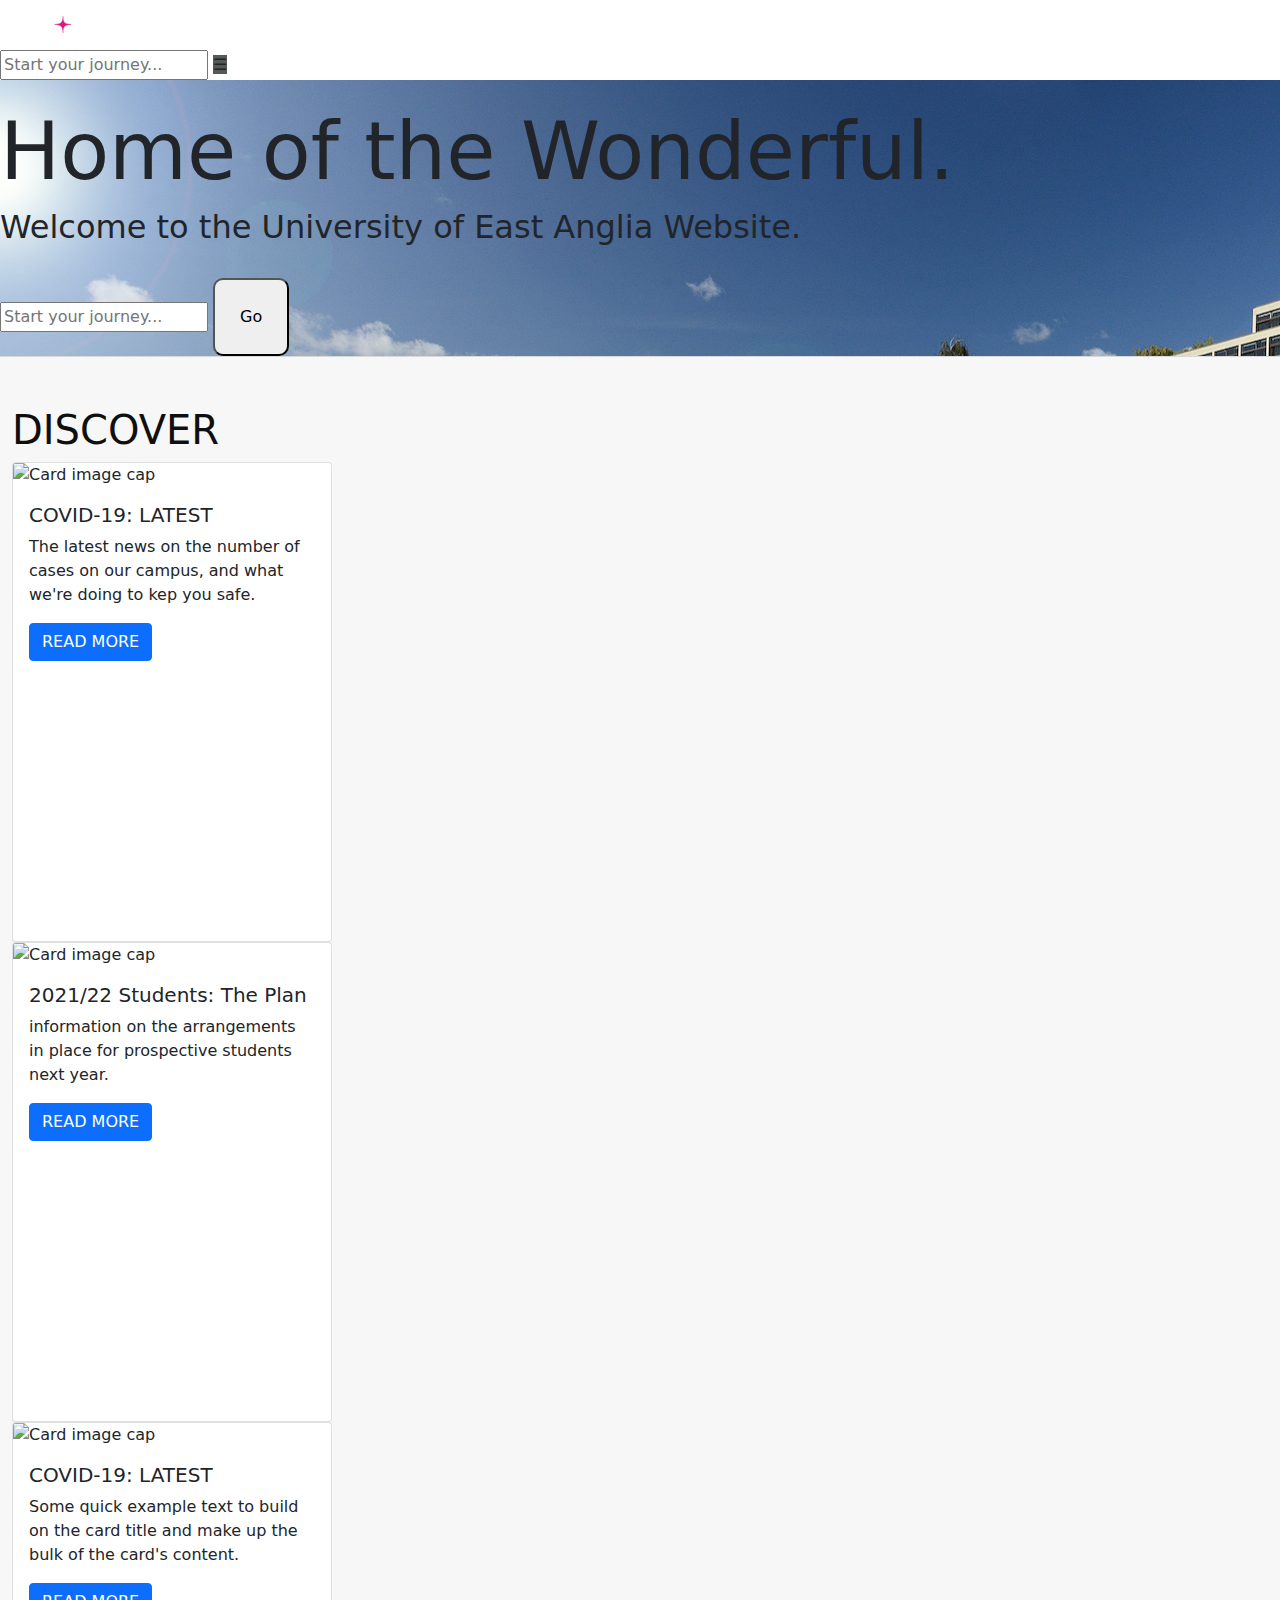
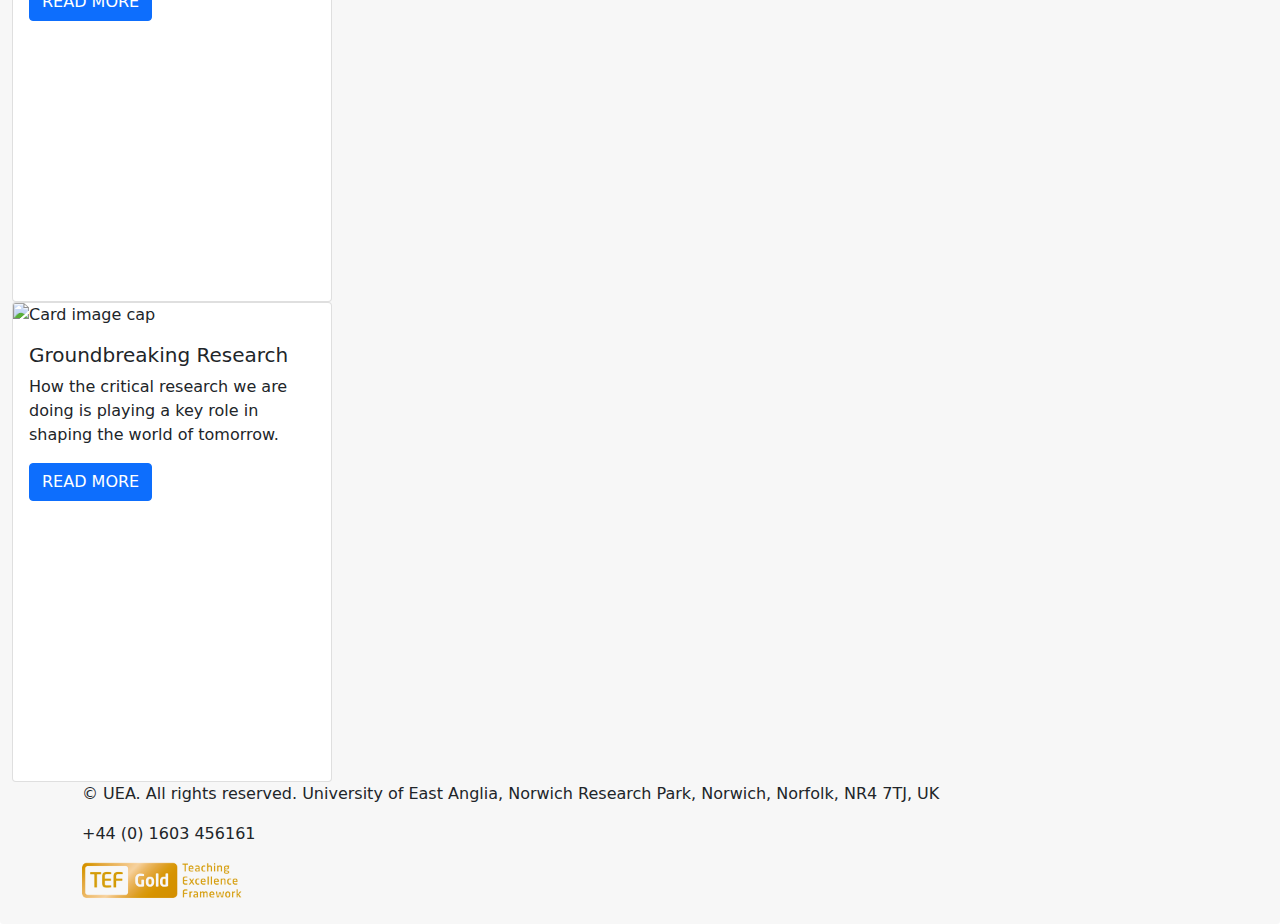
==== index.html @ 058d9e93 "Add files via upload" ====
<!DOCTYPE html>
<html lang="en">

<head>
  <meta charset="utf-8">
  <title>UEA: University of East Anglia</title>
  <meta name="viewport" content="width=device-width, initial-scale=1">

  <link rel="stylesheet" href="css/bootstrap.css">
  <link rel="stylesheet" href="css/UEAmain.css">

  <script src="js/plugins.js"></script>
  <script src="js/UEAmain.js"></script>
  <script src="js/bootstrap.js"></script>

  <link rel="preconnect" href="https://fonts.gstatic.com">
  <link href="https://fonts.googleapis.com/css2?family=Source+Sans+Pro&display=swap" rel="stylesheet">
</head>

<body>
  <!-- Navbar Banner -->
  <nav class="mainNavBar">
    <a href="index.html">
      <img class="logoHeader" src="images/logo.png" alt="UEA Homepage" height="50px">
    </a>

    <div class="buttonContainerHeader">
      <input class="navSearch" type="search" name="mySearch" placeholder="Start your journey...">
      <a onclick="openSidebar()" style="background-color: #555957">&#9776;</a>
    </div>

  </nav>

  <!-- Navigation Sidebar -->
  <div class="sidebarMenu" id="sidebarMenu" style="display: none">
    <button id="xButton" onclick="closeSidebar()" type="button">&times</button>
    <a href="#"><h2>STUDY</h2></a>
    <a href="#"><h2>UEA LIFE</h2></a>
    <a href="#"><h2>RESEARCH</h2></a>
    <a href="#"><h2>BUSINESS</h2></a>
    <a href="#"><h2>GLOBAL</h2></a>
    <a href="#"><h2>ABOUT UEA</h2></a>
  </div>

  <!-- Welcome Banner -->
  <div class="welcome" style="background-image: url('images/INTO-UEA-campus-outside.jpg');">
    <br />
    <h1 style="font-size: 500%">Home of the Wonderful.</h1>
    <h2>Welcome to the University of East Anglia Website.</h2>
    <br/>
    <form>
        <input class="welcomeSearch" type="search" name="mySearch" placeholder="Start your journey...">
      <input type="submit" value="Go" class="buttonHeader" style="padding: 25px; border-radius: 10px"/>
    </form>
  </div>

  <!-- DISCOVER SECTION -->
  <div class="discoverHeading container-fluid" style="display: inline-block; margin-top: 50px; float: left">
    <h1 style="color: #0f0f0f">DISCOVER</h1>

    <!-- Cards Deck -->

    <div class="card-deck" style="float: top">
      <div class="card discoverCard" id="card1" style="width: 20rem;height: 30rem;">
        <img class="card-img-top" src="images/img1.jpg" alt="Card image cap">
        <div class="card-body">
          <h5 class="card-title">COVID-19: LATEST</h5>
          <p class="card-text">The latest news on the number of cases on our campus, and what we're doing to kep you safe.</p>
          <a href="https://www.uea.ac.uk/" class="btn btn-primary">READ MORE</a>
        </div>
      </div>

      <div class="card discoverCard stretched-link" id="card2" style="width: 20rem; height: 30rem;">
        <img class="card-img-top" src="images/img2.jpg" alt="Card image cap">
        <div class="card-body">
          <h5 class="card-title">2021/22 Students: The Plan</h5>
          <p class="card-text">information on the arrangements in place for prospective students next year.</p>
          <a href="https://www.uea.ac.uk/" class="btn btn-primary">READ MORE</a>
        </div>
      </div>

      <div class="card discoverCard stretched-link" id="card3" style="width: 20rem; height: 30rem;">
        <img class="card-img-top" src="images/img3.jpg" alt="Card image cap">
        <div class="card-body">
          <h5 class="card-title">COVID-19: LATEST</h5>
          <p class="card-text">Some quick example text to build on the card title and make up the bulk of the card's content.</p>
          <a href="https://www.uea.ac.uk/" class="btn btn-primary">READ MORE</a>
        </div>
      </div>

      <div class="card discoverCard stretched-link" id="card4" style="width: 20rem; height: 30rem;">
        <img class="card-img-top" src="images/img4.jpg" alt="Card image cap">
        <div class="card-body">
          <h5 class="card-title">Groundbreaking Research</h5>
          <p class="card-text">How the critical research we are doing is playing a key role in shaping the world of tomorrow.</p>
          <a href="https://www.uea.ac.uk/" class="btn btn-primary">READ MORE</a>
        </div>
      </div>
    </div>
  </div>
</body>

<footer class="card-footer" id="map_footer">
  <div class="container container-fluid">
    <div class="col-xs-12">
      <p> © UEA. All rights reserved. University of East Anglia, Norwich Research Park, Norwich, Norfolk, NR4 7TJ, UK
      </p>
      <p>
        +44 (0) 1603 456161
      </p>
      <figure>
        <img class="img-fluid" src="images/TEFGold_240.png" alt="Teaching Excellence Framework" style="width: 160px;">
      </figure>
    </div>
  </div>
</footer>

</html>
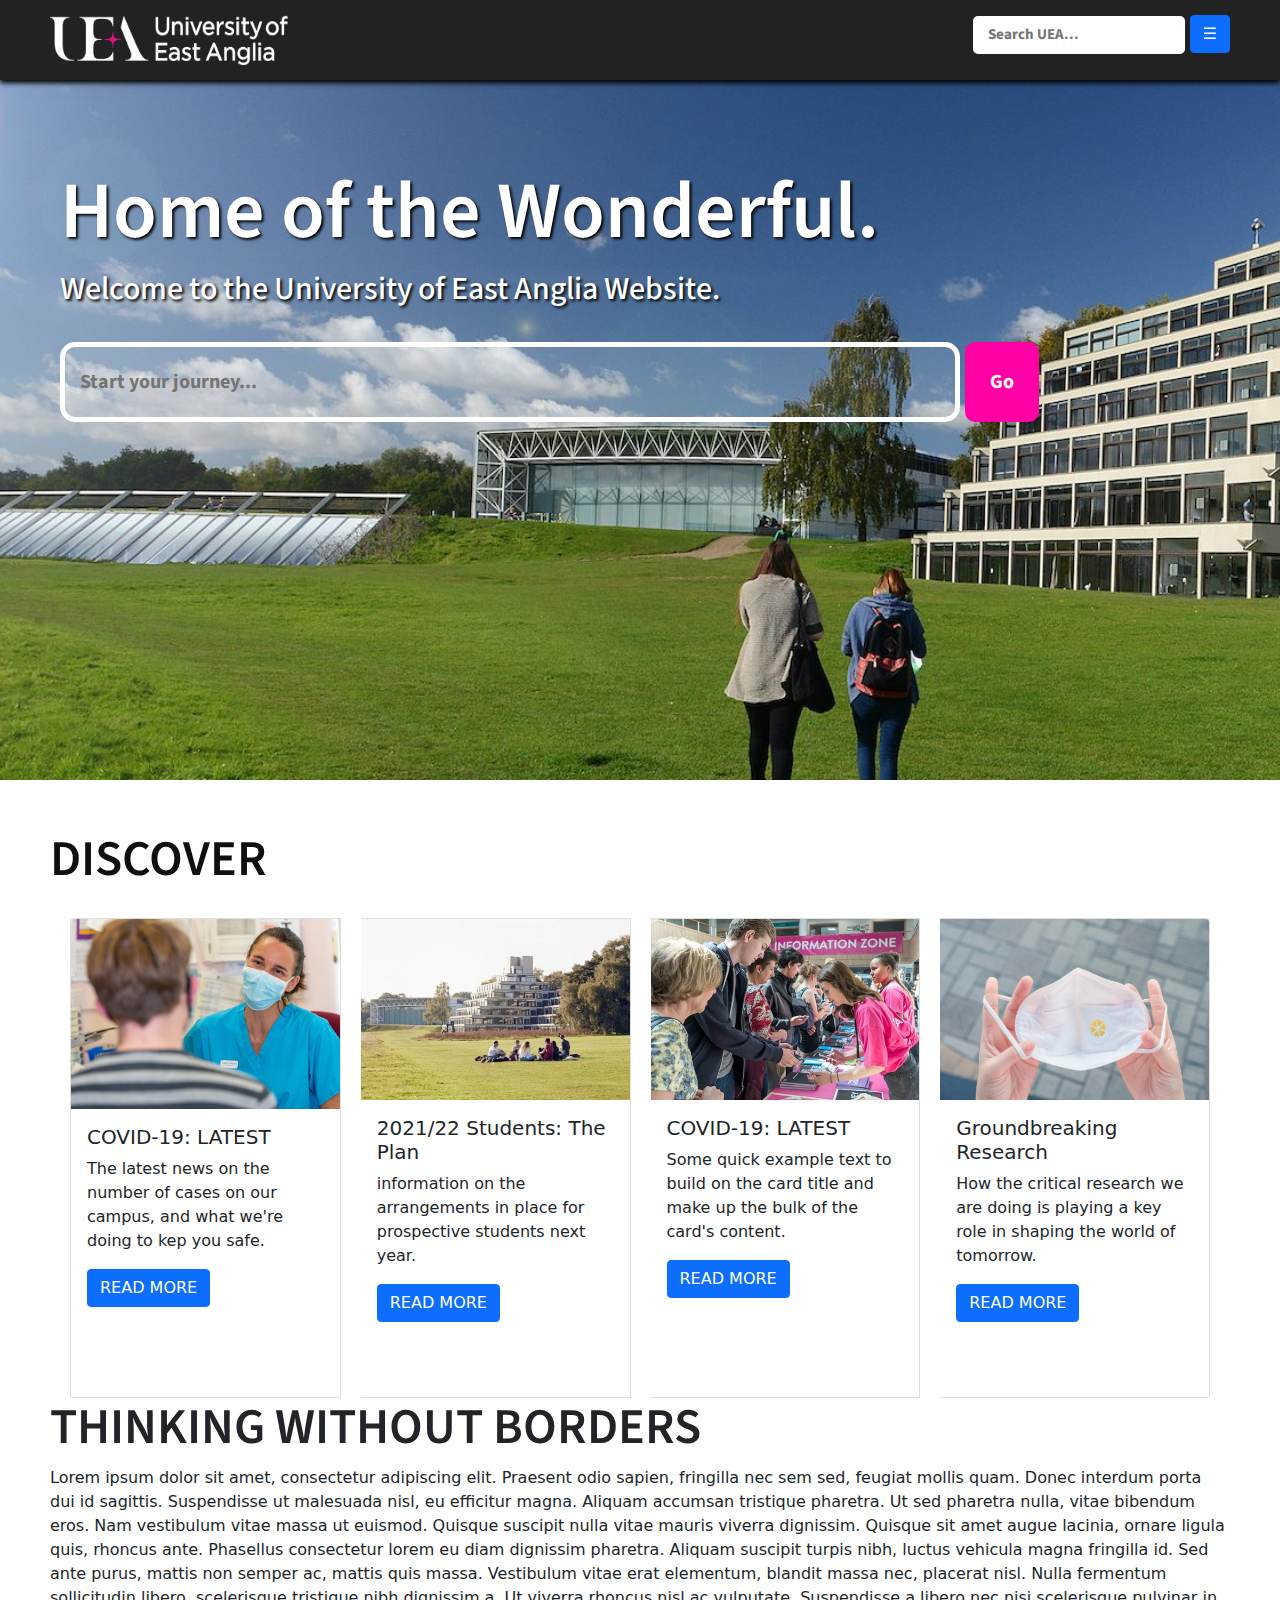
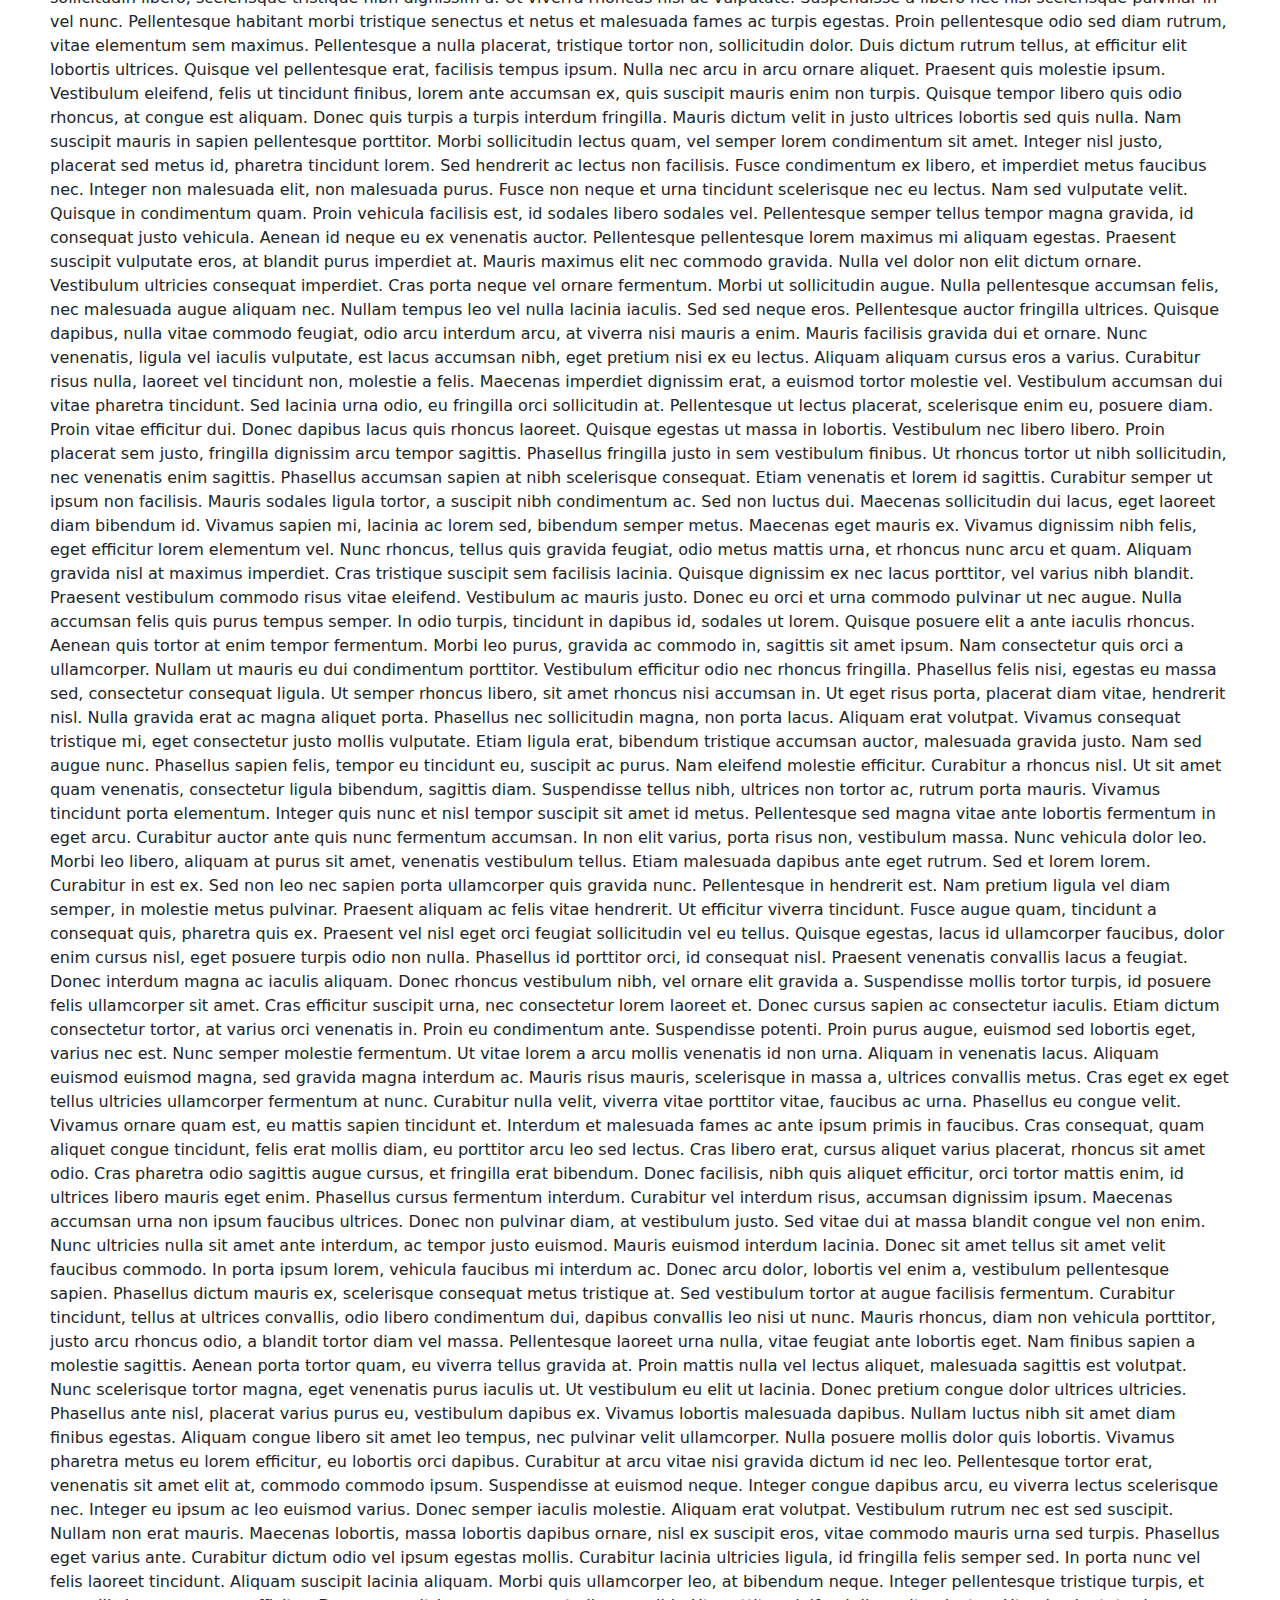
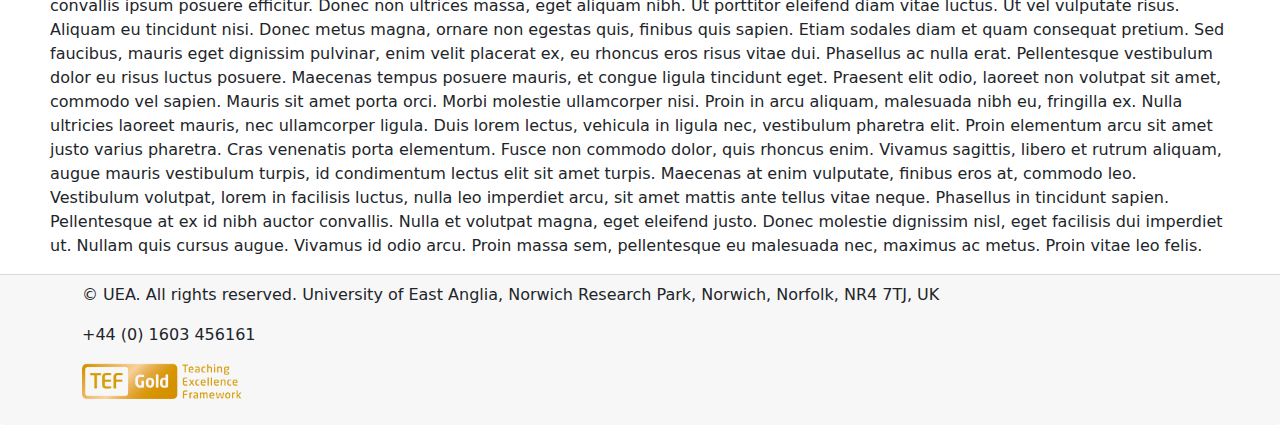
==== commit 107b89ad: "Add files via upload" ====
--- a/index.html
+++ b/index.html
@@ -25,15 +25,34 @@
     </a>
 
     <div class="buttonContainerHeader">
-      <input class="navSearch" type="search" name="mySearch" placeholder="Start your journey...">
-      <a onclick="openSidebar()" style="background-color: #555957">&#9776;</a>
+      <input class="navSearch" type="search" name="searchUEA" placeholder="Search UEA...">
+      <button type="button" class="btn btn-primary" onclick="openSidebar()">&#9776;</button>
     </div>
 
   </nav>
 
   <!-- Navigation Sidebar -->
-  <div class="sidebarMenu" id="sidebarMenu" style="display: none">
-    <button id="xButton" onclick="closeSidebar()" type="button">&times</button>
+  <div class="sidebarMenu" id="sidebarMenuRight">
+    <a href="javascript:void(0)" class="xButton" onclick="closeSidebar()">&times;</a>
+
+    <!-- Login Section -->
+
+    <div id="loginSection" class="container">
+      <div class="row">
+        <div class="col-md-auto">
+          <img class=row-cols-1 src="icon.png" alt="" style="height: 90px">
+        </div>
+        <div class="col">
+          <p class="row-cols-1" style="color: #cbccce; font-size: 16px; margin-bottom: 0;">You are not logged in.</p>
+          <br style="margin: 0;"/>
+          <button type="button" class="btn btn-primary row-cols-2">LOG IN</button>
+          <button type="button" class="btn btn-secondary row-cols-2">MY UEA</button>
+        </div>
+      </div>
+    </div>
+
+    <!-- Links -->
+
     <a href="#"><h2>STUDY</h2></a>
     <a href="#"><h2>UEA LIFE</h2></a>
     <a href="#"><h2>RESEARCH</h2></a>
@@ -49,19 +68,20 @@
     <h2>Welcome to the University of East Anglia Website.</h2>
     <br/>
     <form>
-        <input class="welcomeSearch" type="search" name="mySearch" placeholder="Start your journey...">
+      <input class="welcomeSearch" type="search" name="courseSearch" placeholder="Start your journey...">
       <input type="submit" value="Go" class="buttonHeader" style="padding: 25px; border-radius: 10px"/>
     </form>
+    <i class="bi bi-chevron-down"></i>
   </div>
 
   <!-- DISCOVER SECTION -->
-  <div class="discoverHeading container-fluid" style="display: inline-block; margin-top: 50px; float: left">
+  <div class="discoverPanel container-fluid" style="display: inline-block; margin-top: 50px; float: left">
     <h1 style="color: #0f0f0f">DISCOVER</h1>
 
     <!-- Cards Deck -->
 
-    <div class="card-deck" style="float: top">
-      <div class="card discoverCard" id="card1" style="width: 20rem;height: 30rem;">
+    <div class="card-group">
+      <div class="card discoverCard stretched-link" id="card1" style="width: 20rem;height: 30rem;">
         <img class="card-img-top" src="images/img1.jpg" alt="Card image cap">
         <div class="card-body">
           <h5 class="card-title">COVID-19: LATEST</h5>
@@ -98,6 +118,52 @@
       </div>
     </div>
   </div>
+  <div class="lorumIpsumWall standardDiv">
+    <h1 style="margin-top: 70px;">
+      THINKING WITHOUT BORDERS
+    </h1>
+    <p>
+      Lorem ipsum dolor sit amet, consectetur adipiscing elit. Praesent odio sapien, fringilla nec sem sed, feugiat mollis quam. Donec interdum porta dui id sagittis. Suspendisse ut malesuada nisl, eu efficitur magna. Aliquam accumsan tristique pharetra. Ut sed pharetra nulla, vitae bibendum eros. Nam vestibulum vitae massa ut euismod. Quisque suscipit nulla vitae mauris viverra dignissim. Quisque sit amet augue lacinia, ornare ligula quis, rhoncus ante. Phasellus consectetur lorem eu diam dignissim pharetra. Aliquam suscipit turpis nibh, luctus vehicula magna fringilla id. Sed ante purus, mattis non semper ac, mattis quis massa. Vestibulum vitae erat elementum, blandit massa nec, placerat nisl. Nulla fermentum sollicitudin libero, scelerisque tristique nibh dignissim a. Ut viverra rhoncus nisl ac vulputate. Suspendisse a libero nec nisi scelerisque pulvinar in vel nunc. Pellentesque habitant morbi tristique senectus et netus et malesuada fames ac turpis egestas.
+
+      Proin pellentesque odio sed diam rutrum, vitae elementum sem maximus. Pellentesque a nulla placerat, tristique tortor non, sollicitudin dolor. Duis dictum rutrum tellus, at efficitur elit lobortis ultrices. Quisque vel pellentesque erat, facilisis tempus ipsum. Nulla nec arcu in arcu ornare aliquet. Praesent quis molestie ipsum. Vestibulum eleifend, felis ut tincidunt finibus, lorem ante accumsan ex, quis suscipit mauris enim non turpis. Quisque tempor libero quis odio rhoncus, at congue est aliquam.
+
+      Donec quis turpis a turpis interdum fringilla. Mauris dictum velit in justo ultrices lobortis sed quis nulla. Nam suscipit mauris in sapien pellentesque porttitor. Morbi sollicitudin lectus quam, vel semper lorem condimentum sit amet. Integer nisl justo, placerat sed metus id, pharetra tincidunt lorem. Sed hendrerit ac lectus non facilisis. Fusce condimentum ex libero, et imperdiet metus faucibus nec. Integer non malesuada elit, non malesuada purus. Fusce non neque et urna tincidunt scelerisque nec eu lectus. Nam sed vulputate velit. Quisque in condimentum quam. Proin vehicula facilisis est, id sodales libero sodales vel. Pellentesque semper tellus tempor magna gravida, id consequat justo vehicula. Aenean id neque eu ex venenatis auctor.
+
+      Pellentesque pellentesque lorem maximus mi aliquam egestas. Praesent suscipit vulputate eros, at blandit purus imperdiet at. Mauris maximus elit nec commodo gravida. Nulla vel dolor non elit dictum ornare. Vestibulum ultricies consequat imperdiet. Cras porta neque vel ornare fermentum. Morbi ut sollicitudin augue. Nulla pellentesque accumsan felis, nec malesuada augue aliquam nec. Nullam tempus leo vel nulla lacinia iaculis. Sed sed neque eros. Pellentesque auctor fringilla ultrices. Quisque dapibus, nulla vitae commodo feugiat, odio arcu interdum arcu, at viverra nisi mauris a enim.
+
+      Mauris facilisis gravida dui et ornare. Nunc venenatis, ligula vel iaculis vulputate, est lacus accumsan nibh, eget pretium nisi ex eu lectus. Aliquam aliquam cursus eros a varius. Curabitur risus nulla, laoreet vel tincidunt non, molestie a felis. Maecenas imperdiet dignissim erat, a euismod tortor molestie vel. Vestibulum accumsan dui vitae pharetra tincidunt. Sed lacinia urna odio, eu fringilla orci sollicitudin at. Pellentesque ut lectus placerat, scelerisque enim eu, posuere diam. Proin vitae efficitur dui. Donec dapibus lacus quis rhoncus laoreet.
+
+      Quisque egestas ut massa in lobortis. Vestibulum nec libero libero. Proin placerat sem justo, fringilla dignissim arcu tempor sagittis. Phasellus fringilla justo in sem vestibulum finibus. Ut rhoncus tortor ut nibh sollicitudin, nec venenatis enim sagittis. Phasellus accumsan sapien at nibh scelerisque consequat. Etiam venenatis et lorem id sagittis. Curabitur semper ut ipsum non facilisis.
+
+      Mauris sodales ligula tortor, a suscipit nibh condimentum ac. Sed non luctus dui. Maecenas sollicitudin dui lacus, eget laoreet diam bibendum id. Vivamus sapien mi, lacinia ac lorem sed, bibendum semper metus. Maecenas eget mauris ex. Vivamus dignissim nibh felis, eget efficitur lorem elementum vel. Nunc rhoncus, tellus quis gravida feugiat, odio metus mattis urna, et rhoncus nunc arcu et quam. Aliquam gravida nisl at maximus imperdiet. Cras tristique suscipit sem facilisis lacinia. Quisque dignissim ex nec lacus porttitor, vel varius nibh blandit. Praesent vestibulum commodo risus vitae eleifend. Vestibulum ac mauris justo.
+
+      Donec eu orci et urna commodo pulvinar ut nec augue. Nulla accumsan felis quis purus tempus semper. In odio turpis, tincidunt in dapibus id, sodales ut lorem. Quisque posuere elit a ante iaculis rhoncus. Aenean quis tortor at enim tempor fermentum. Morbi leo purus, gravida ac commodo in, sagittis sit amet ipsum. Nam consectetur quis orci a ullamcorper. Nullam ut mauris eu dui condimentum porttitor. Vestibulum efficitur odio nec rhoncus fringilla. Phasellus felis nisi, egestas eu massa sed, consectetur consequat ligula. Ut semper rhoncus libero, sit amet rhoncus nisi accumsan in. Ut eget risus porta, placerat diam vitae, hendrerit nisl. Nulla gravida erat ac magna aliquet porta. Phasellus nec sollicitudin magna, non porta lacus. Aliquam erat volutpat.
+
+      Vivamus consequat tristique mi, eget consectetur justo mollis vulputate. Etiam ligula erat, bibendum tristique accumsan auctor, malesuada gravida justo. Nam sed augue nunc. Phasellus sapien felis, tempor eu tincidunt eu, suscipit ac purus. Nam eleifend molestie efficitur. Curabitur a rhoncus nisl. Ut sit amet quam venenatis, consectetur ligula bibendum, sagittis diam. Suspendisse tellus nibh, ultrices non tortor ac, rutrum porta mauris. Vivamus tincidunt porta elementum. Integer quis nunc et nisl tempor suscipit sit amet id metus.
+
+      Pellentesque sed magna vitae ante lobortis fermentum in eget arcu. Curabitur auctor ante quis nunc fermentum accumsan. In non elit varius, porta risus non, vestibulum massa. Nunc vehicula dolor leo. Morbi leo libero, aliquam at purus sit amet, venenatis vestibulum tellus. Etiam malesuada dapibus ante eget rutrum. Sed et lorem lorem. Curabitur in est ex. Sed non leo nec sapien porta ullamcorper quis gravida nunc. Pellentesque in hendrerit est. Nam pretium ligula vel diam semper, in molestie metus pulvinar. Praesent aliquam ac felis vitae hendrerit. Ut efficitur viverra tincidunt.
+
+      Fusce augue quam, tincidunt a consequat quis, pharetra quis ex. Praesent vel nisl eget orci feugiat sollicitudin vel eu tellus. Quisque egestas, lacus id ullamcorper faucibus, dolor enim cursus nisl, eget posuere turpis odio non nulla. Phasellus id porttitor orci, id consequat nisl. Praesent venenatis convallis lacus a feugiat. Donec interdum magna ac iaculis aliquam. Donec rhoncus vestibulum nibh, vel ornare elit gravida a. Suspendisse mollis tortor turpis, id posuere felis ullamcorper sit amet.
+
+      Cras efficitur suscipit urna, nec consectetur lorem laoreet et. Donec cursus sapien ac consectetur iaculis. Etiam dictum consectetur tortor, at varius orci venenatis in. Proin eu condimentum ante. Suspendisse potenti. Proin purus augue, euismod sed lobortis eget, varius nec est. Nunc semper molestie fermentum.
+
+      Ut vitae lorem a arcu mollis venenatis id non urna. Aliquam in venenatis lacus. Aliquam euismod euismod magna, sed gravida magna interdum ac. Mauris risus mauris, scelerisque in massa a, ultrices convallis metus. Cras eget ex eget tellus ultricies ullamcorper fermentum at nunc. Curabitur nulla velit, viverra vitae porttitor vitae, faucibus ac urna. Phasellus eu congue velit. Vivamus ornare quam est, eu mattis sapien tincidunt et. Interdum et malesuada fames ac ante ipsum primis in faucibus. Cras consequat, quam aliquet congue tincidunt, felis erat mollis diam, eu porttitor arcu leo sed lectus.
+
+      Cras libero erat, cursus aliquet varius placerat, rhoncus sit amet odio. Cras pharetra odio sagittis augue cursus, et fringilla erat bibendum. Donec facilisis, nibh quis aliquet efficitur, orci tortor mattis enim, id ultrices libero mauris eget enim. Phasellus cursus fermentum interdum. Curabitur vel interdum risus, accumsan dignissim ipsum. Maecenas accumsan urna non ipsum faucibus ultrices. Donec non pulvinar diam, at vestibulum justo. Sed vitae dui at massa blandit congue vel non enim. Nunc ultricies nulla sit amet ante interdum, ac tempor justo euismod. Mauris euismod interdum lacinia. Donec sit amet tellus sit amet velit faucibus commodo.
+
+      In porta ipsum lorem, vehicula faucibus mi interdum ac. Donec arcu dolor, lobortis vel enim a, vestibulum pellentesque sapien. Phasellus dictum mauris ex, scelerisque consequat metus tristique at. Sed vestibulum tortor at augue facilisis fermentum. Curabitur tincidunt, tellus at ultrices convallis, odio libero condimentum dui, dapibus convallis leo nisi ut nunc. Mauris rhoncus, diam non vehicula porttitor, justo arcu rhoncus odio, a blandit tortor diam vel massa. Pellentesque laoreet urna nulla, vitae feugiat ante lobortis eget. Nam finibus sapien a molestie sagittis. Aenean porta tortor quam, eu viverra tellus gravida at. Proin mattis nulla vel lectus aliquet, malesuada sagittis est volutpat. Nunc scelerisque tortor magna, eget venenatis purus iaculis ut. Ut vestibulum eu elit ut lacinia. Donec pretium congue dolor ultrices ultricies. Phasellus ante nisl, placerat varius purus eu, vestibulum dapibus ex.
+
+      Vivamus lobortis malesuada dapibus. Nullam luctus nibh sit amet diam finibus egestas. Aliquam congue libero sit amet leo tempus, nec pulvinar velit ullamcorper. Nulla posuere mollis dolor quis lobortis. Vivamus pharetra metus eu lorem efficitur, eu lobortis orci dapibus. Curabitur at arcu vitae nisi gravida dictum id nec leo. Pellentesque tortor erat, venenatis sit amet elit at, commodo commodo ipsum. Suspendisse at euismod neque. Integer congue dapibus arcu, eu viverra lectus scelerisque nec. Integer eu ipsum ac leo euismod varius.
+
+      Donec semper iaculis molestie. Aliquam erat volutpat. Vestibulum rutrum nec est sed suscipit. Nullam non erat mauris. Maecenas lobortis, massa lobortis dapibus ornare, nisl ex suscipit eros, vitae commodo mauris urna sed turpis. Phasellus eget varius ante. Curabitur dictum odio vel ipsum egestas mollis. Curabitur lacinia ultricies ligula, id fringilla felis semper sed. In porta nunc vel felis laoreet tincidunt. Aliquam suscipit lacinia aliquam. Morbi quis ullamcorper leo, at bibendum neque. Integer pellentesque tristique turpis, et convallis ipsum posuere efficitur. Donec non ultrices massa, eget aliquam nibh. Ut porttitor eleifend diam vitae luctus.
+
+      Ut vel vulputate risus. Aliquam eu tincidunt nisi. Donec metus magna, ornare non egestas quis, finibus quis sapien. Etiam sodales diam et quam consequat pretium. Sed faucibus, mauris eget dignissim pulvinar, enim velit placerat ex, eu rhoncus eros risus vitae dui. Phasellus ac nulla erat. Pellentesque vestibulum dolor eu risus luctus posuere.
+
+      Maecenas tempus posuere mauris, et congue ligula tincidunt eget. Praesent elit odio, laoreet non volutpat sit amet, commodo vel sapien. Mauris sit amet porta orci. Morbi molestie ullamcorper nisi. Proin in arcu aliquam, malesuada nibh eu, fringilla ex. Nulla ultricies laoreet mauris, nec ullamcorper ligula. Duis lorem lectus, vehicula in ligula nec, vestibulum pharetra elit. Proin elementum arcu sit amet justo varius pharetra. Cras venenatis porta elementum. Fusce non commodo dolor, quis rhoncus enim. Vivamus sagittis, libero et rutrum aliquam, augue mauris vestibulum turpis, id condimentum lectus elit sit amet turpis. Maecenas at enim vulputate, finibus eros at, commodo leo.
+
+      Vestibulum volutpat, lorem in facilisis luctus, nulla leo imperdiet arcu, sit amet mattis ante tellus vitae neque. Phasellus in tincidunt sapien. Pellentesque at ex id nibh auctor convallis. Nulla et volutpat magna, eget eleifend justo. Donec molestie dignissim nisl, eget facilisis dui imperdiet ut. Nullam quis cursus augue. Vivamus id odio arcu. Proin massa sem, pellentesque eu malesuada nec, maximus ac metus. Proin vitae leo felis.
+    </p>
+  </div>
 </body>
 
 <footer class="card-footer" id="map_footer">
--- a/css/UEAmain.css
+++ b/css/UEAmain.css
@@ -0,0 +1,159 @@
+/* ==========================================================================
+   Base styles: opinionated defaults
+   ========================================================================== */
+
+html {
+  color: #222;
+  font-size: 1em;
+  line-height: 1.4;
+}
+
+.mainNavBar {
+  position: sticky;
+  top: 0;
+  padding: 15px 50px;
+  background-color: #222222;
+  box-shadow: 0 3px 5px black;
+  z-index: 1;
+}
+
+.logoHeader {
+  margin: 0;
+}
+
+.buttonContainerHeader {
+  float: right;
+}
+
+.buttonHeader {
+  background-color: #ff00a5;
+  text-align: center;
+  font-family: 'Source Sans Pro', sans-serif;
+  font-weight: bold;
+  font-size: 20px;
+  color: white;
+  border: none;
+  border-radius: 5px;
+  padding: 15px 20px;
+  display: inline-block;
+  transition-duration: 0.2s;
+}
+
+.buttonHeader:hover {
+  background-color: white;
+  color: black;
+}
+
+.welcome {
+  background-image: url('images/INTO-UEA-campus-outside.jpg');
+  height: 700px;
+  background-repeat: no-repeat;
+  background-attachment: fixed;
+  background-position: center;
+  background-size: cover;
+  position: static;
+  padding: 60px;
+}
+
+.welcome h1, h2 {
+  color: white;
+  font-family: 'Source Sans Pro', sans-serif;
+  text-shadow: 2px 2px 3px black;
+  margin-bottom: 10px;
+}
+
+.welcomeSearch {
+  background-color: rgba(255,255,255,0.1);
+  font-family: 'Source Sans Pro', sans-serif;
+  font-weight: bold;
+  font-size: 20px;
+  border: 5px solid #ffffff;
+  border-radius: 15px;
+  padding: 20px 15px;
+  width:85%;
+  max-width: 900px;
+  display: inline-block;
+  transition-duration: 0.2s;
+}
+
+.navSearch {
+  font-family: 'Source Sans Pro', sans-serif;
+  font-weight: bold;
+  font-size: 15px;
+  border: 5px solid #ffffff;
+  border-radius: 5px;
+  padding: 3px 10px;
+  max-width:400px;
+  display: inline-block;
+  transition-duration: 0.2s;
+}
+
+#navBarSearch{
+  visibility: visible;
+}
+
+.standardDiv {
+  padding-left: 50px;
+  padding-right: 50px;
+  padding-top: 50px;
+}
+
+.discoverPanel {
+  display: inline-block;
+  padding-left: 50px;
+  padding-right: 50px;
+  z-index: -1;
+}
+
+h1 {
+  font-family: 'Source Sans Pro', sans-serif;
+  font-weight: 600;
+  font-size: 50px;
+}
+
+.discoverCard {
+  margin: 20px;
+}
+
+
+/* MENU SIDEBAR */
+
+.sidebarMenu {
+  height: 100%;
+  width: 0;
+  min-width: 0;
+  position: fixed;
+  z-index: 1;
+  top: 0;
+  right: 0;
+  background-color: rgba(20,20,20,1);
+  overflow-x: hidden;
+  transition: 0.5s;
+  padding-top: 100px;
+}
+
+.sidebarMenu a {
+  padding: 10px 50px 10px 32px;
+  text-decoration: none;
+  font-size: 25px;
+  color: #ffffff;
+  display: block;
+  transition: 0.1s;
+}
+
+.sidebarMenu a:hover {
+  color: #f1f1f1;
+}
+
+.sidebarMenu .xButton {
+  position: absolute;
+  top: 0;
+  right: 25px;
+  font-size: 36px;
+  margin-left: 50px;
+}
+
+@media screen and (max-height: 450px) {
+  .sidebarMenu {padding-top: 15px;}
+  .sidebarMenu a {font-size: 18px;}
+}
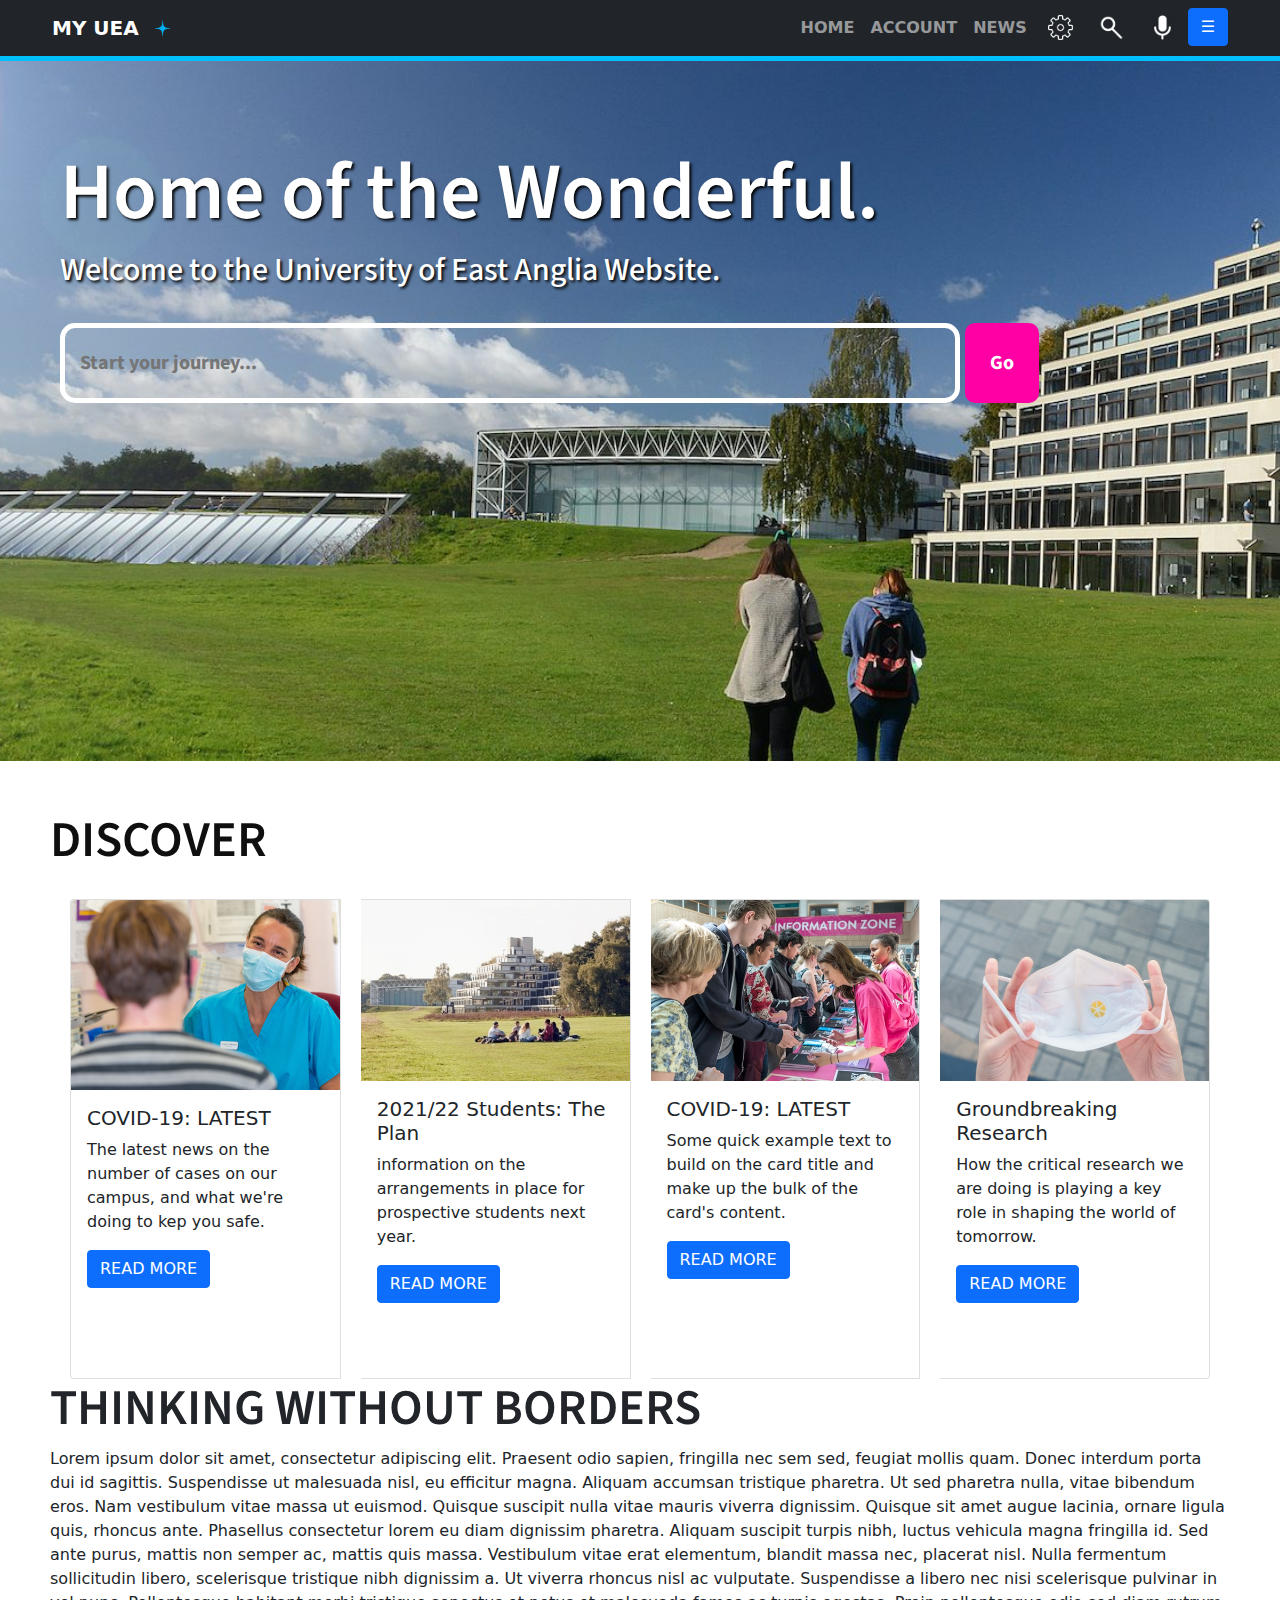
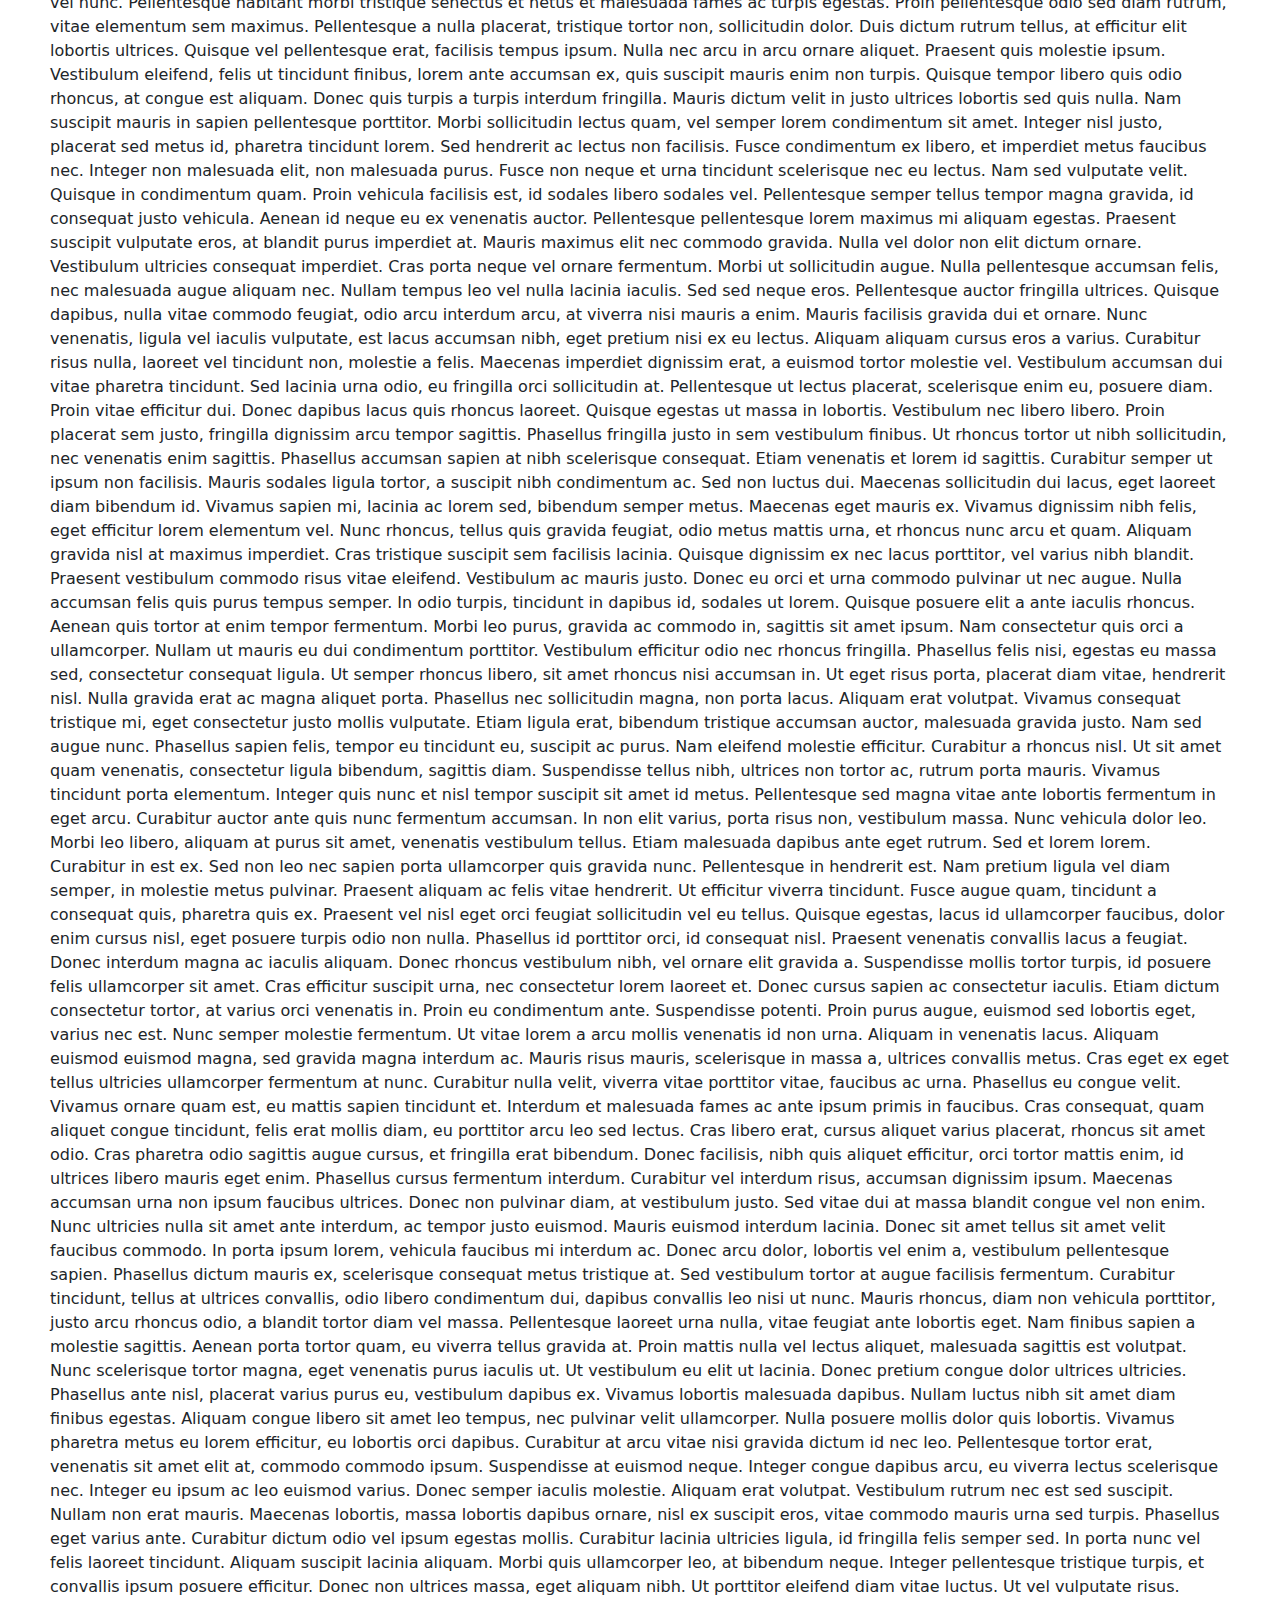
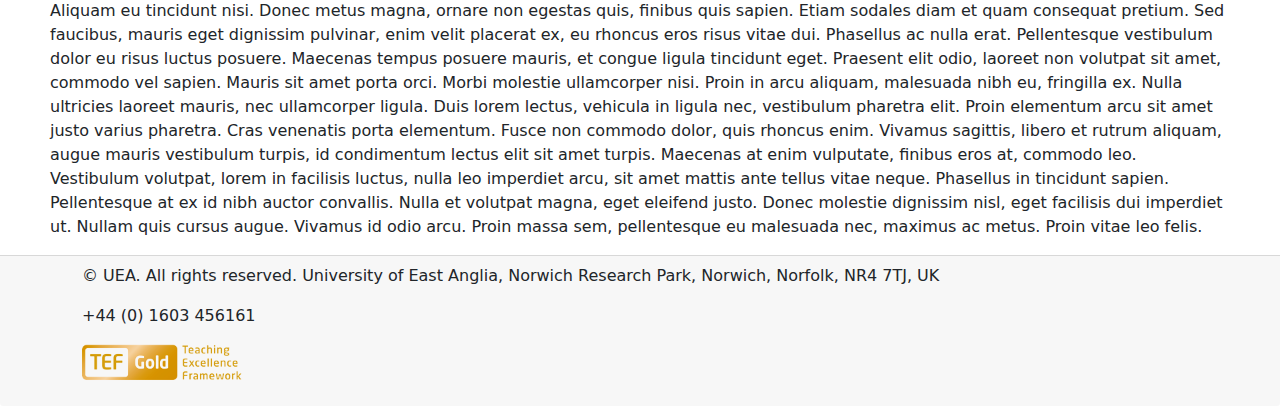
==== commit bc0dd896: "Luke - Main navbar" ====
--- a/index.html
+++ b/index.html
@@ -19,17 +19,60 @@
 
 <body>
   <!-- Navbar Banner -->
-  <nav class="mainNavBar">
-    <a href="index.html">
-      <img class="logoHeader" src="images/logo.png" alt="UEA Homepage" height="50px">
-    </a>
-
-    <div class="buttonContainerHeader">
-      <input class="navSearch" type="search" name="searchUEA" placeholder="Search UEA...">
-      <button type="button" class="btn btn-primary" onclick="openSidebar()">&#9776;</button>
-    </div>
-
+  <nav class="navbar navbar-expand-md navbar-dark bg-dark sticky-top">
+    <div class="container-fluid">
+      <!--    for the logo-->
+      <a class="navbar-brand" href="#">MY UEA</a>
+      <svg width="17px" height="17px" viewBox="0 0 17 17" version="1.1"-->
+        xmlns="http://www.w3.org/2000/svg" xmlns:xlink="http://www.w3.org/1999/xlink"><title>Fill 28</title><g
+              id="Page-1" stroke="none" stroke-width="1" fill="none" fill-rule="evenodd"><path
+              d="M8.18752582,16.9130829 C8.11309376,10.2758407 6.62023957,8.84824988 0,8.78355118 L0,8.12812526 C6.62023957,8.06202008
+                               8.11309376,6.63864877 8.18752582,-5.68434189e-14 L8.81247418,-5.68434189e-14 C8.88831062,6.63864877 10.3797604,8.0563941
+                               17,8.12249929 L17,8.78355118 C10.3797604,8.84824988 8.88831062,10.2758407 8.81247418,16.9130829 L8.18752582,16.9130829"
+              id="Fill-28" fill="#00AEF0"></path></g>
+      </svg>
+      <!--        <a class="navbar-brand" href="#">MY UEA</a>-->
+      <button class="navbar-toggler" type="button" data-toggle="collapse" data-target=#navbarResponsive">
+        <span class="navbar-toggler-icon"></span>
+      </button>
+
+      <div class="collapse navbar-collapse" id="navbarResponsive">
+        <ul class="navbar-nav ml-auto">
+          <li class="nav-item active">
+            <a class="nav-link" href="#">HOME</a>
+          </li>
+          <li class="nav-item">
+            <a class="nav-link" href="#">ACCOUNT</a>
+          </li>
+          <li class="nav-item">
+            <a class="nav-link" href="#">NEWS</a>
+          </li>
+          <li class="nav-item ml-auto">
+            <a class="btn btn_navbar_primary" href="#">
+              <img src="images/cog.png" height="25px" width="25px">
+            </a>
+          </li>
+          <li class="nav-item ml-auto">
+            <a class="btn btn_navbar_primary" href="#">
+              <img src="images/whitemag.png" height="25px" width="25px">
+            </a>
+          </li>
+          <li class="nav-item ml-auto">
+            <a class="btn btn_navbar_primary" href="#">
+              <img src="images/26-512.png" height="25px" width="25px">
+            </a>
+          </li>
+          <li>
+            <button type="button" class="btn btn-primary" onclick="openSidebar()">&#9776;</button>
+          </li>
+
+        </ul>
+      </div>
+
+
+    </div>
   </nav>
+
 
   <!-- Navigation Sidebar -->
   <div class="sidebarMenu" id="sidebarMenuRight">
--- a/css/UEAmain.css
+++ b/css/UEAmain.css
@@ -157,3 +157,19 @@
   .sidebarMenu {padding-top: 15px;}
   .sidebarMenu a {font-size: 18px;}
 }
+
+.navbar {
+  background: #282828;
+  color: white;
+  border-bottom: 5px solid;
+  border-bottom-color: deepskyblue;
+  padding-left: 40px;
+  font-weight: bold;
+  padding-right: 40px;
+  top: 0;
+
+}
+.navbar li {
+  color: white;
+
+}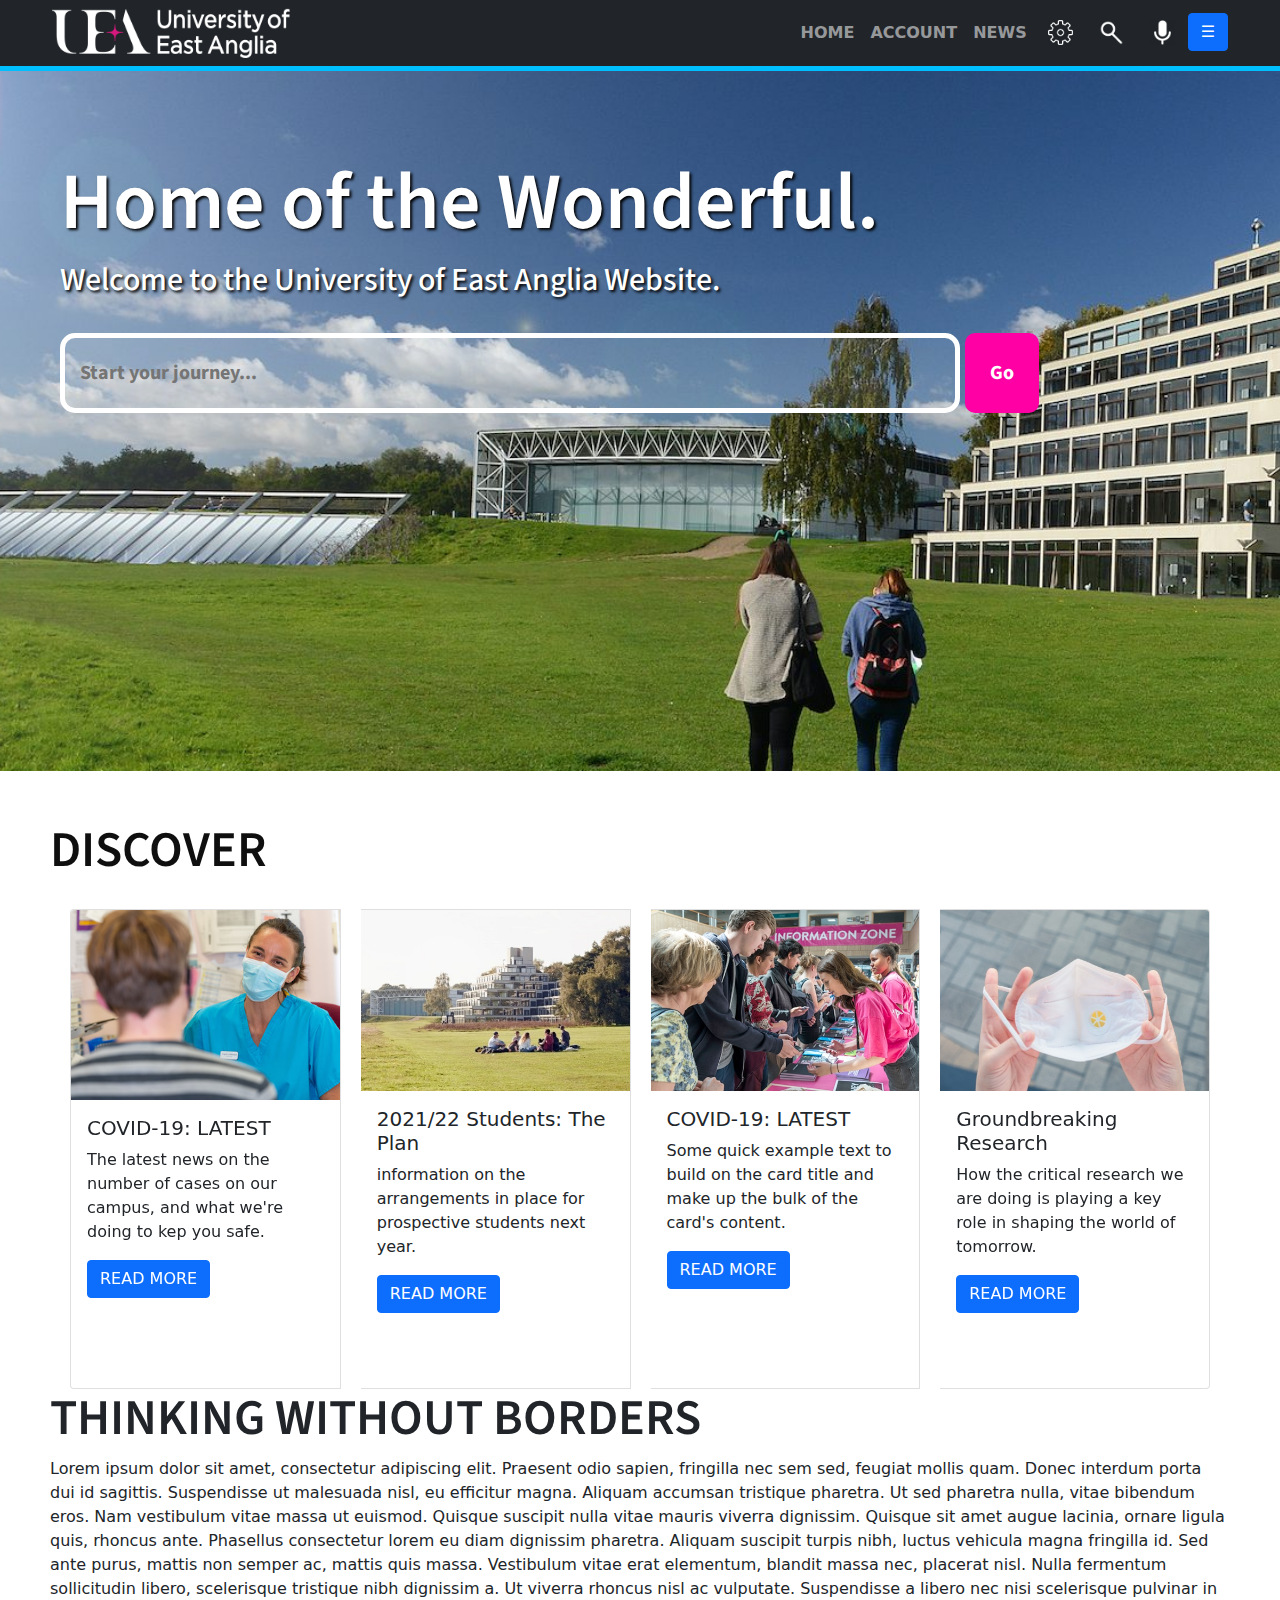
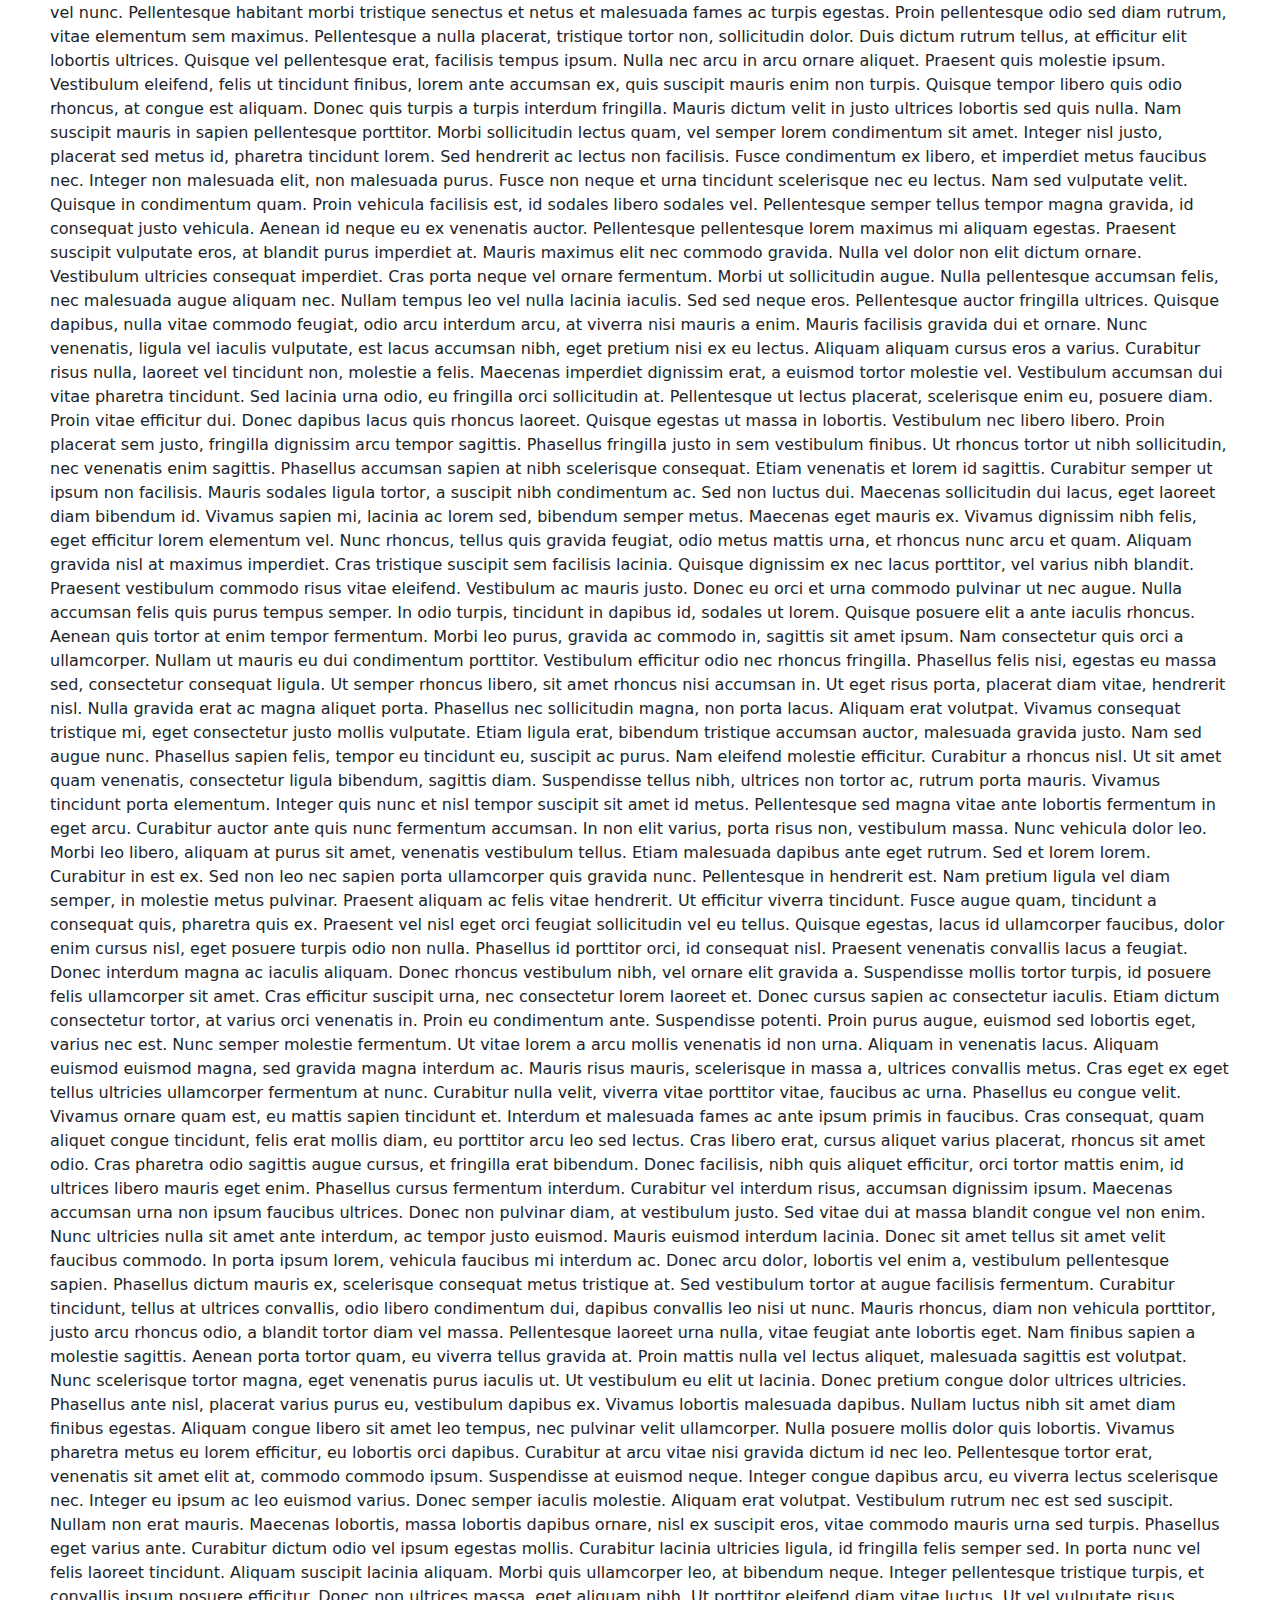
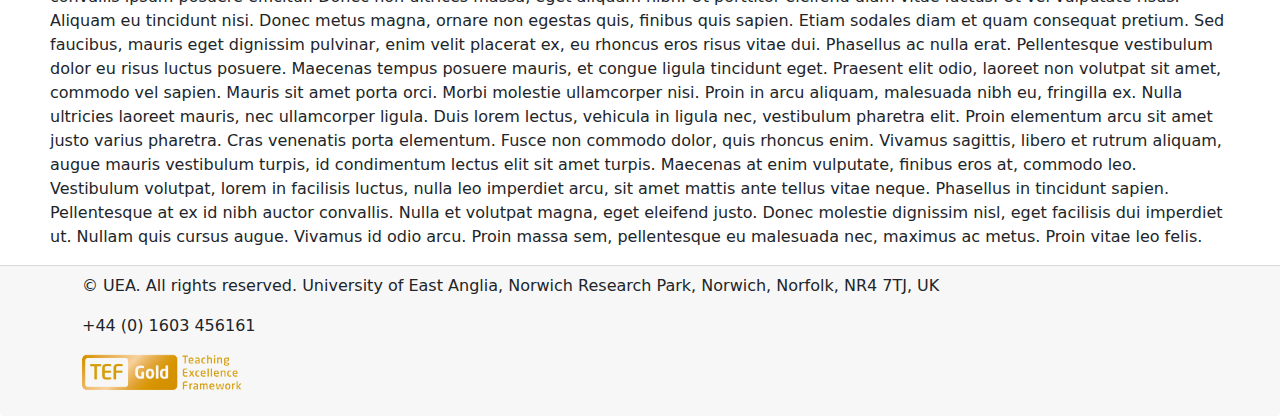
==== commit 4071a9b1: "Luke - fixed main navbar" ====
--- a/index.html
+++ b/index.html
@@ -22,15 +22,9 @@
   <nav class="navbar navbar-expand-md navbar-dark bg-dark sticky-top">
     <div class="container-fluid">
       <!--    for the logo-->
-      <a class="navbar-brand" href="#">MY UEA</a>
-      <svg width="17px" height="17px" viewBox="0 0 17 17" version="1.1"-->
-        xmlns="http://www.w3.org/2000/svg" xmlns:xlink="http://www.w3.org/1999/xlink"><title>Fill 28</title><g
-              id="Page-1" stroke="none" stroke-width="1" fill="none" fill-rule="evenodd"><path
-              d="M8.18752582,16.9130829 C8.11309376,10.2758407 6.62023957,8.84824988 0,8.78355118 L0,8.12812526 C6.62023957,8.06202008
-                               8.11309376,6.63864877 8.18752582,-5.68434189e-14 L8.81247418,-5.68434189e-14 C8.88831062,6.63864877 10.3797604,8.0563941
-                               17,8.12249929 L17,8.78355118 C10.3797604,8.84824988 8.88831062,10.2758407 8.81247418,16.9130829 L8.18752582,16.9130829"
-              id="Fill-28" fill="#00AEF0"></path></g>
-      </svg>
+      <a href="index.html">
+        <img class="logoHeader" src="images/logo.png" alt="UEA Homepage" height="50px">
+      </a>
       <!--        <a class="navbar-brand" href="#">MY UEA</a>-->
       <button class="navbar-toggler" type="button" data-toggle="collapse" data-target=#navbarResponsive">
         <span class="navbar-toggler-icon"></span>
--- a/css/UEAmain.css
+++ b/css/UEAmain.css
@@ -159,6 +159,8 @@
 }
 
 .navbar {
+  z-index: 0;
+  position: sticky;
   background: #282828;
   color: white;
   border-bottom: 5px solid;
